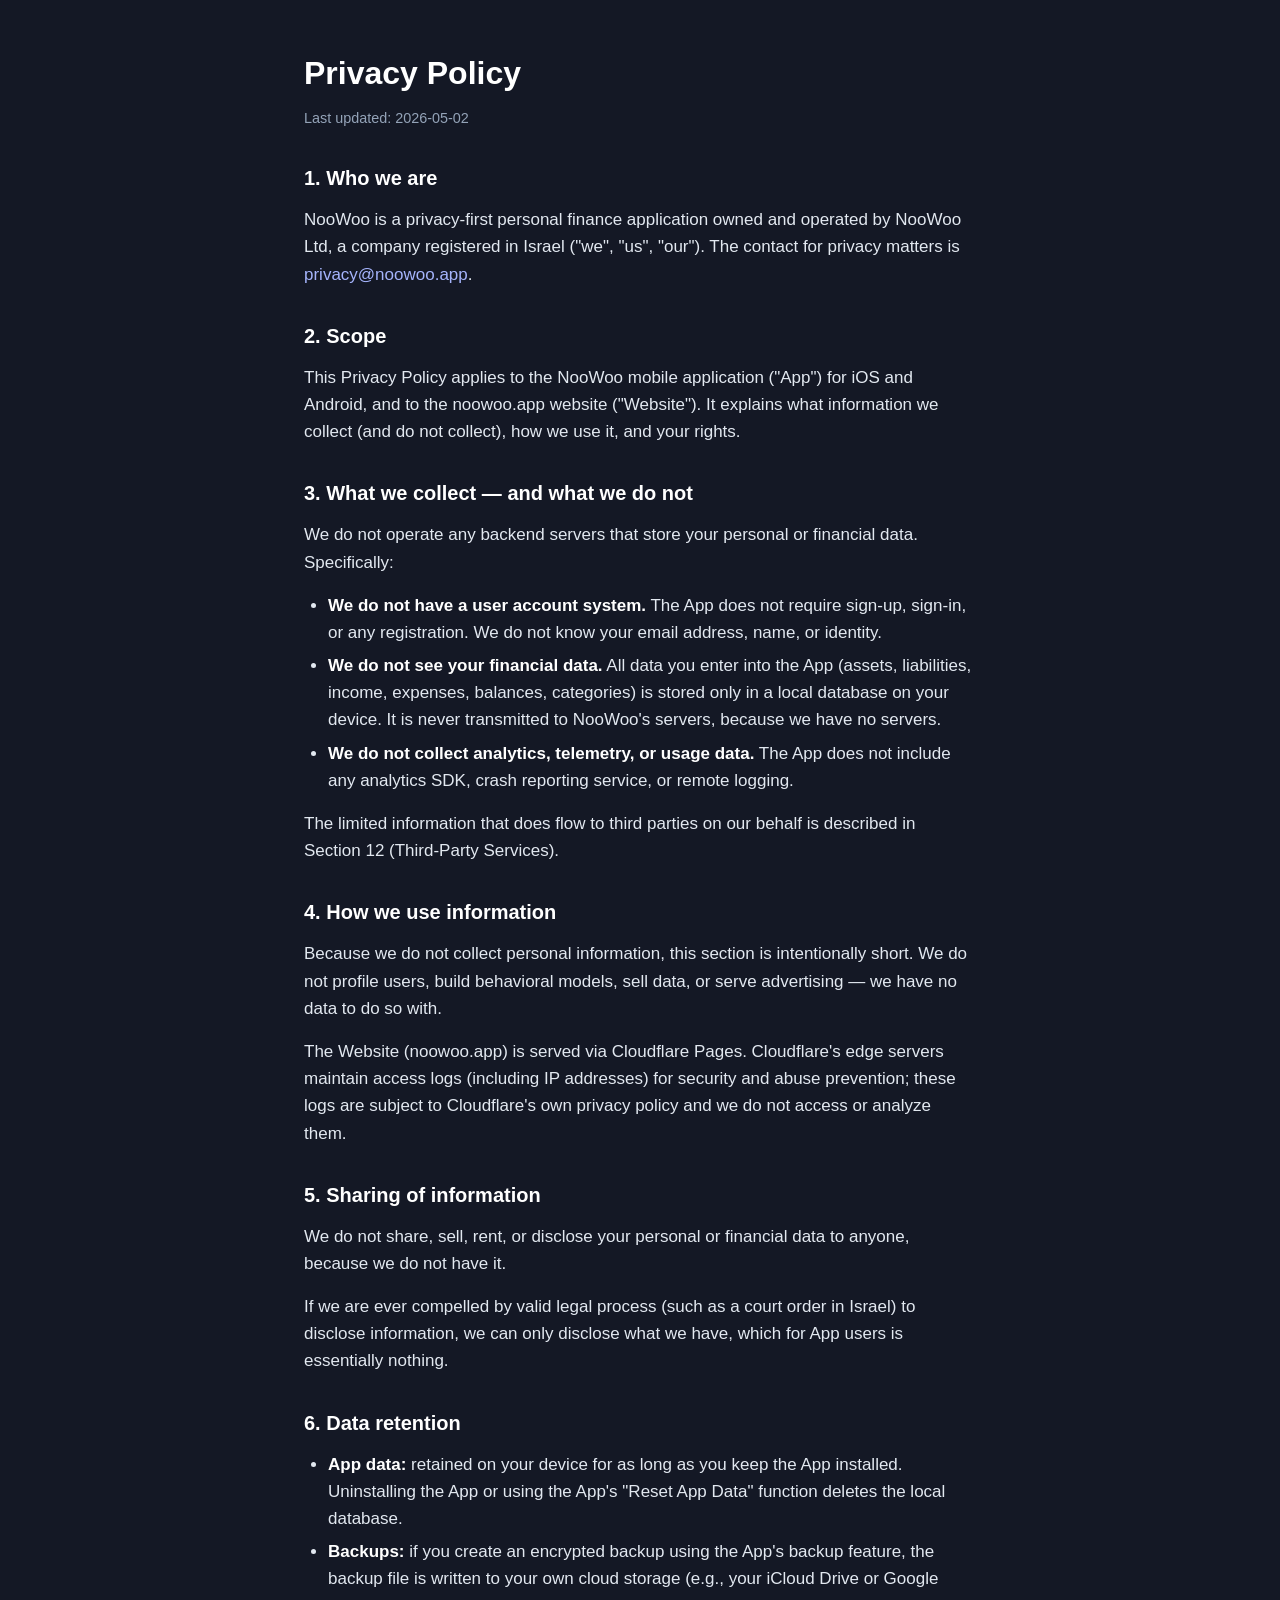
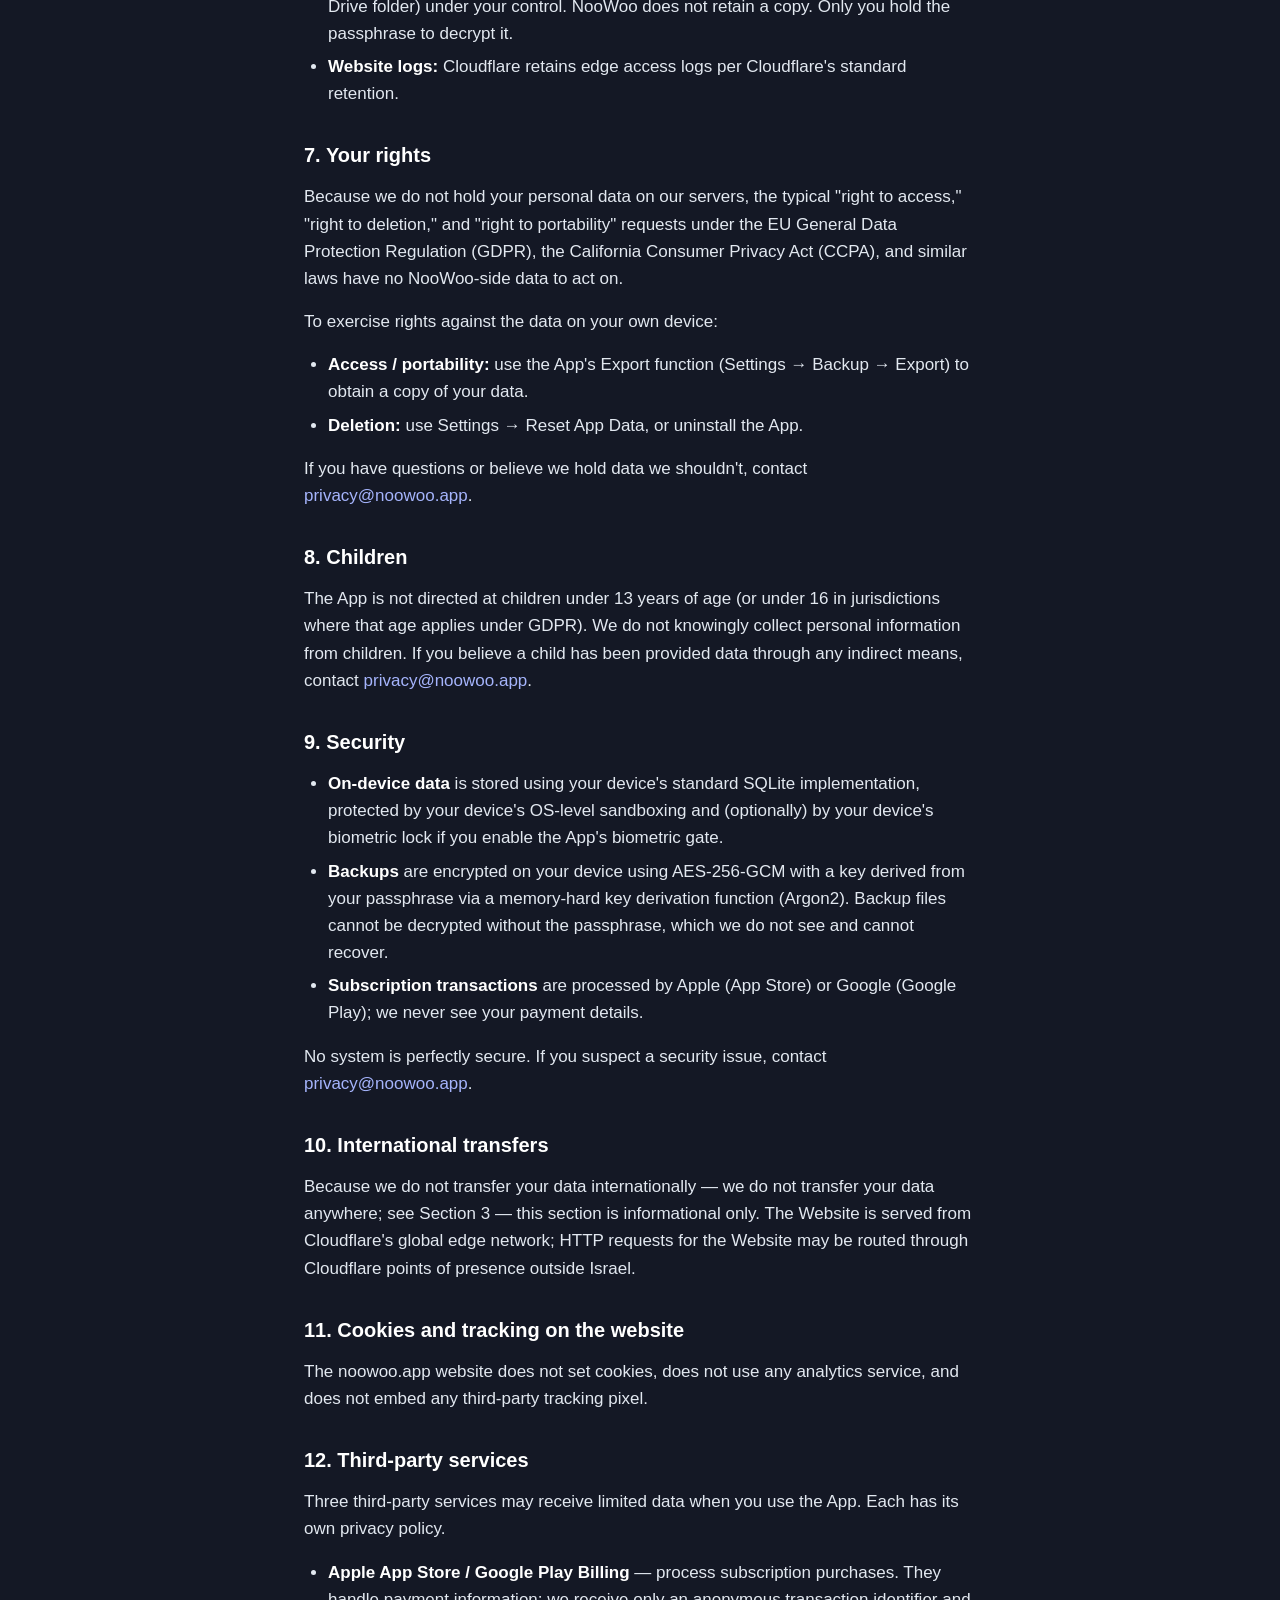
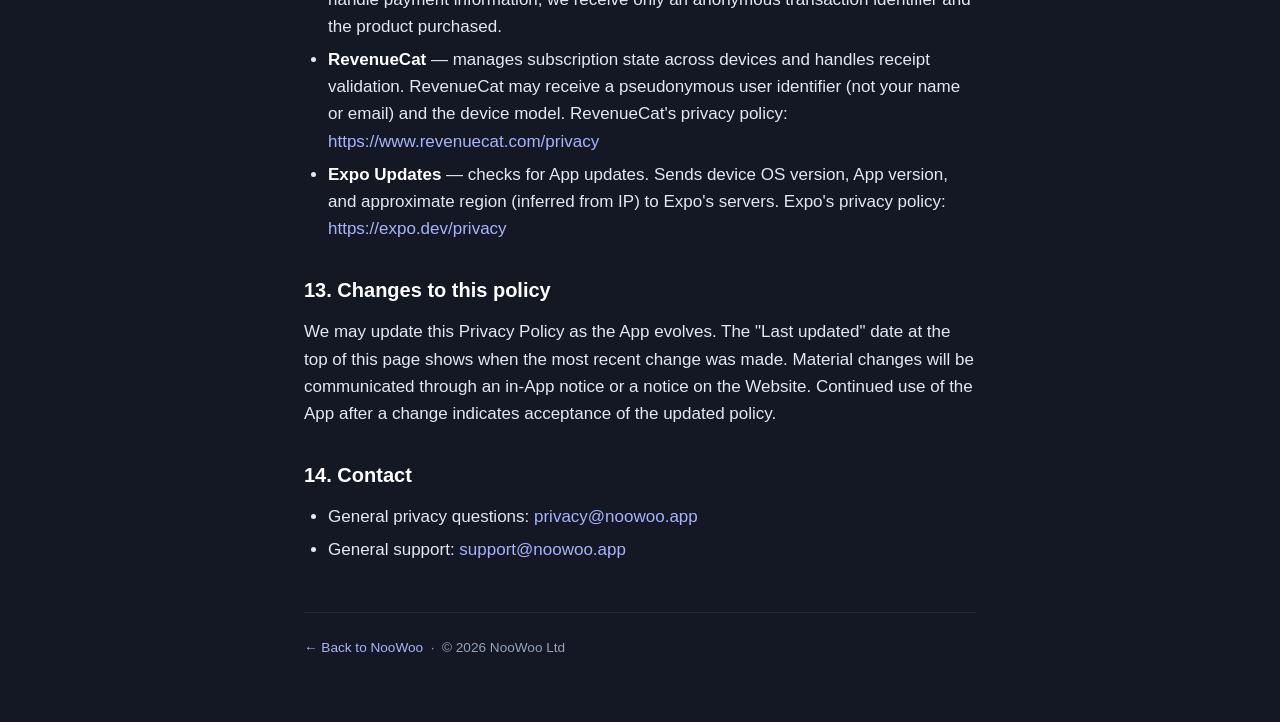
==== privacy.html @ 5d4a9705 "chore: initial scaffold of noowoo-website Three static pages (/, /privacy, /terms) with shared style" ====
<!DOCTYPE html>
<html lang="en">
<head>
  <meta charset="UTF-8" />
  <meta name="viewport" content="width=device-width, initial-scale=1.0" />
  <title>Privacy Policy — NooWoo</title>
  <meta name="description" content="NooWoo's privacy policy. We don't have a backend. Your data stays on your device." />
  <link rel="icon" type="image/png" href="/assets/icon.png" />
  <link rel="canonical" href="https://noowoo.app/privacy" />
  <link rel="stylesheet" href="/style.css" />
</head>
<body>
  <main>
    <h1>Privacy Policy</h1>
    <p class="updated">Last updated: 2026-05-02</p>

    <h2>1. Who we are</h2>
    <p>NooWoo is a privacy-first personal finance application owned and operated by NooWoo Ltd, a company registered in Israel ("we", "us", "our"). The contact for privacy matters is <a href="mailto:privacy@noowoo.app">privacy@noowoo.app</a>.</p>

    <h2>2. Scope</h2>
    <p>This Privacy Policy applies to the NooWoo mobile application ("App") for iOS and Android, and to the noowoo.app website ("Website"). It explains what information we collect (and do not collect), how we use it, and your rights.</p>

    <h2>3. What we collect — and what we do not</h2>
    <p>We do not operate any backend servers that store your personal or financial data. Specifically:</p>
    <ul>
      <li><strong>We do not have a user account system.</strong> The App does not require sign-up, sign-in, or any registration. We do not know your email address, name, or identity.</li>
      <li><strong>We do not see your financial data.</strong> All data you enter into the App (assets, liabilities, income, expenses, balances, categories) is stored only in a local database on your device. It is never transmitted to NooWoo's servers, because we have no servers.</li>
      <li><strong>We do not collect analytics, telemetry, or usage data.</strong> The App does not include any analytics SDK, crash reporting service, or remote logging.</li>
    </ul>
    <p>The limited information that does flow to third parties on our behalf is described in Section 12 (Third-Party Services).</p>

    <h2>4. How we use information</h2>
    <p>Because we do not collect personal information, this section is intentionally short. We do not profile users, build behavioral models, sell data, or serve advertising — we have no data to do so with.</p>
    <p>The Website (noowoo.app) is served via Cloudflare Pages. Cloudflare's edge servers maintain access logs (including IP addresses) for security and abuse prevention; these logs are subject to Cloudflare's own privacy policy and we do not access or analyze them.</p>

    <h2>5. Sharing of information</h2>
    <p>We do not share, sell, rent, or disclose your personal or financial data to anyone, because we do not have it.</p>
    <p>If we are ever compelled by valid legal process (such as a court order in Israel) to disclose information, we can only disclose what we have, which for App users is essentially nothing.</p>

    <h2>6. Data retention</h2>
    <ul>
      <li><strong>App data:</strong> retained on your device for as long as you keep the App installed. Uninstalling the App or using the App's "Reset App Data" function deletes the local database.</li>
      <li><strong>Backups:</strong> if you create an encrypted backup using the App's backup feature, the backup file is written to your own cloud storage (e.g., your iCloud Drive or Google Drive folder) under your control. NooWoo does not retain a copy. Only you hold the passphrase to decrypt it.</li>
      <li><strong>Website logs:</strong> Cloudflare retains edge access logs per Cloudflare's standard retention.</li>
    </ul>

    <h2>7. Your rights</h2>
    <p>Because we do not hold your personal data on our servers, the typical "right to access," "right to deletion," and "right to portability" requests under the EU General Data Protection Regulation (GDPR), the California Consumer Privacy Act (CCPA), and similar laws have no NooWoo-side data to act on.</p>
    <p>To exercise rights against the data on your own device:</p>
    <ul>
      <li><strong>Access / portability:</strong> use the App's Export function (Settings → Backup → Export) to obtain a copy of your data.</li>
      <li><strong>Deletion:</strong> use Settings → Reset App Data, or uninstall the App.</li>
    </ul>
    <p>If you have questions or believe we hold data we shouldn't, contact <a href="mailto:privacy@noowoo.app">privacy@noowoo.app</a>.</p>

    <h2>8. Children</h2>
    <p>The App is not directed at children under 13 years of age (or under 16 in jurisdictions where that age applies under GDPR). We do not knowingly collect personal information from children. If you believe a child has been provided data through any indirect means, contact <a href="mailto:privacy@noowoo.app">privacy@noowoo.app</a>.</p>

    <h2>9. Security</h2>
    <ul>
      <li><strong>On-device data</strong> is stored using your device's standard SQLite implementation, protected by your device's OS-level sandboxing and (optionally) by your device's biometric lock if you enable the App's biometric gate.</li>
      <li><strong>Backups</strong> are encrypted on your device using AES-256-GCM with a key derived from your passphrase via a memory-hard key derivation function (Argon2). Backup files cannot be decrypted without the passphrase, which we do not see and cannot recover.</li>
      <li><strong>Subscription transactions</strong> are processed by Apple (App Store) or Google (Google Play); we never see your payment details.</li>
    </ul>
    <p>No system is perfectly secure. If you suspect a security issue, contact <a href="mailto:privacy@noowoo.app">privacy@noowoo.app</a>.</p>

    <h2>10. International transfers</h2>
    <p>Because we do not transfer your data internationally — we do not transfer your data anywhere; see Section 3 — this section is informational only. The Website is served from Cloudflare's global edge network; HTTP requests for the Website may be routed through Cloudflare points of presence outside Israel.</p>

    <h2>11. Cookies and tracking on the website</h2>
    <p>The noowoo.app website does not set cookies, does not use any analytics service, and does not embed any third-party tracking pixel.</p>

    <h2>12. Third-party services</h2>
    <p>Three third-party services may receive limited data when you use the App. Each has its own privacy policy.</p>
    <ul>
      <li><strong>Apple App Store / Google Play Billing</strong> — process subscription purchases. They handle payment information; we receive only an anonymous transaction identifier and the product purchased.</li>
      <li><strong>RevenueCat</strong> — manages subscription state across devices and handles receipt validation. RevenueCat may receive a pseudonymous user identifier (not your name or email) and the device model. RevenueCat's privacy policy: <a href="https://www.revenuecat.com/privacy" rel="noopener">https://www.revenuecat.com/privacy</a></li>
      <li><strong>Expo Updates</strong> — checks for App updates. Sends device OS version, App version, and approximate region (inferred from IP) to Expo's servers. Expo's privacy policy: <a href="https://expo.dev/privacy" rel="noopener">https://expo.dev/privacy</a></li>
    </ul>

    <h2>13. Changes to this policy</h2>
    <p>We may update this Privacy Policy as the App evolves. The "Last updated" date at the top of this page shows when the most recent change was made. Material changes will be communicated through an in-App notice or a notice on the Website. Continued use of the App after a change indicates acceptance of the updated policy.</p>

    <h2>14. Contact</h2>
    <ul>
      <li>General privacy questions: <a href="mailto:privacy@noowoo.app">privacy@noowoo.app</a></li>
      <li>General support: <a href="mailto:support@noowoo.app">support@noowoo.app</a></li>
    </ul>

    <footer>
      <a href="/">&larr; Back to NooWoo</a> &nbsp;·&nbsp; &copy; 2026 NooWoo Ltd
    </footer>
  </main>
</body>
</html>
---- style.css ----
:root {
  --bg: #141825;
  --text: #e2e8f0;
  --text-muted: #94a3b8;
  --accent: #a5b4fc;
  --accent-hover: #c7d2fe;
  --max-width: 720px;
}

* { box-sizing: border-box; }

html {
  -webkit-text-size-adjust: 100%;
  scroll-behavior: smooth;
}

body {
  margin: 0;
  background: var(--bg);
  color: var(--text);
  font-family: 'Inter', -apple-system, BlinkMacSystemFont, 'Segoe UI', Roboto, 'Helvetica Neue', Arial, sans-serif;
  font-size: 17px;
  line-height: 1.6;
  -webkit-font-smoothing: antialiased;
}

main {
  max-width: var(--max-width);
  margin: 0 auto;
  padding: 48px 24px 64px;
}

a {
  color: var(--accent);
  text-decoration: none;
}

a:hover, a:focus {
  color: var(--accent-hover);
  text-decoration: underline;
}

h1 {
  font-size: 2rem;
  font-weight: 700;
  margin: 0 0 8px;
  color: #fff;
}

h2 {
  font-size: 1.25rem;
  font-weight: 600;
  margin: 32px 0 12px;
  color: #fff;
}

p, ul, ol {
  margin: 0 0 16px;
}

ul, ol {
  padding-left: 24px;
}

li {
  margin-bottom: 6px;
}

strong { color: #fff; font-weight: 600; }

.updated {
  color: var(--text-muted);
  font-size: 0.9rem;
  margin-bottom: 32px;
}

footer {
  margin-top: 48px;
  padding-top: 24px;
  border-top: 1px solid rgba(255, 255, 255, 0.08);
  color: var(--text-muted);
  font-size: 0.85rem;
}

/* Index page specific */
.landing {
  min-height: 80vh;
  display: flex;
  flex-direction: column;
  align-items: center;
  justify-content: center;
  text-align: center;
  padding: 24px;
}

.landing img.icon {
  width: 160px;
  height: 160px;
  border-radius: 28px;
  margin-bottom: 24px;
}

.landing h1 {
  font-size: 2.5rem;
  letter-spacing: -0.02em;
  margin-bottom: 16px;
}

.landing .tagline {
  color: var(--text-muted);
  font-size: 1.1rem;
  max-width: 480px;
  margin-bottom: 40px;
}

.landing .links {
  display: flex;
  flex-wrap: wrap;
  gap: 8px 16px;
  justify-content: center;
  margin-bottom: 48px;
}

.landing .links .sep {
  color: var(--text-muted);
}

.landing footer {
  border: none;
  margin: 0;
  padding: 0;
}

@media (max-width: 480px) {
  body { font-size: 16px; }
  main { padding: 32px 20px 48px; }
  .landing h1 { font-size: 2rem; }
  .landing img.icon { width: 128px; height: 128px; }
}
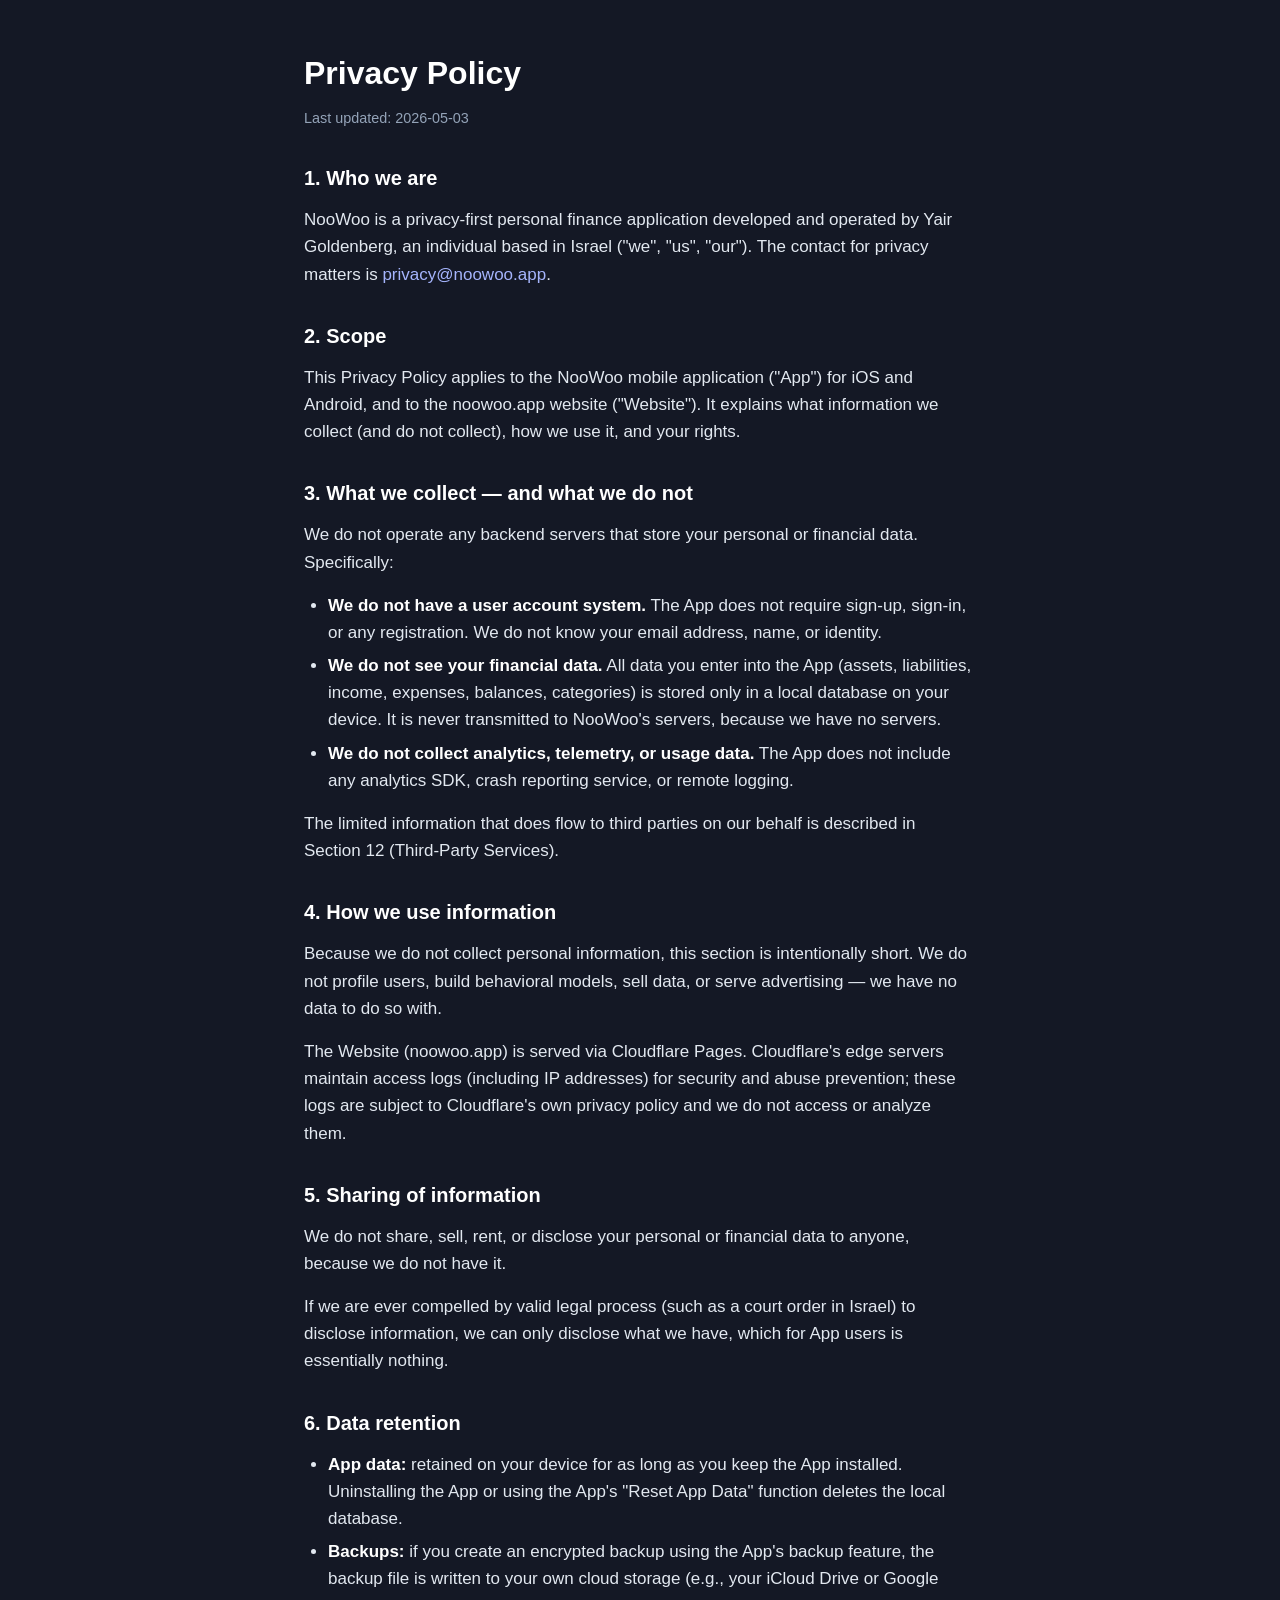
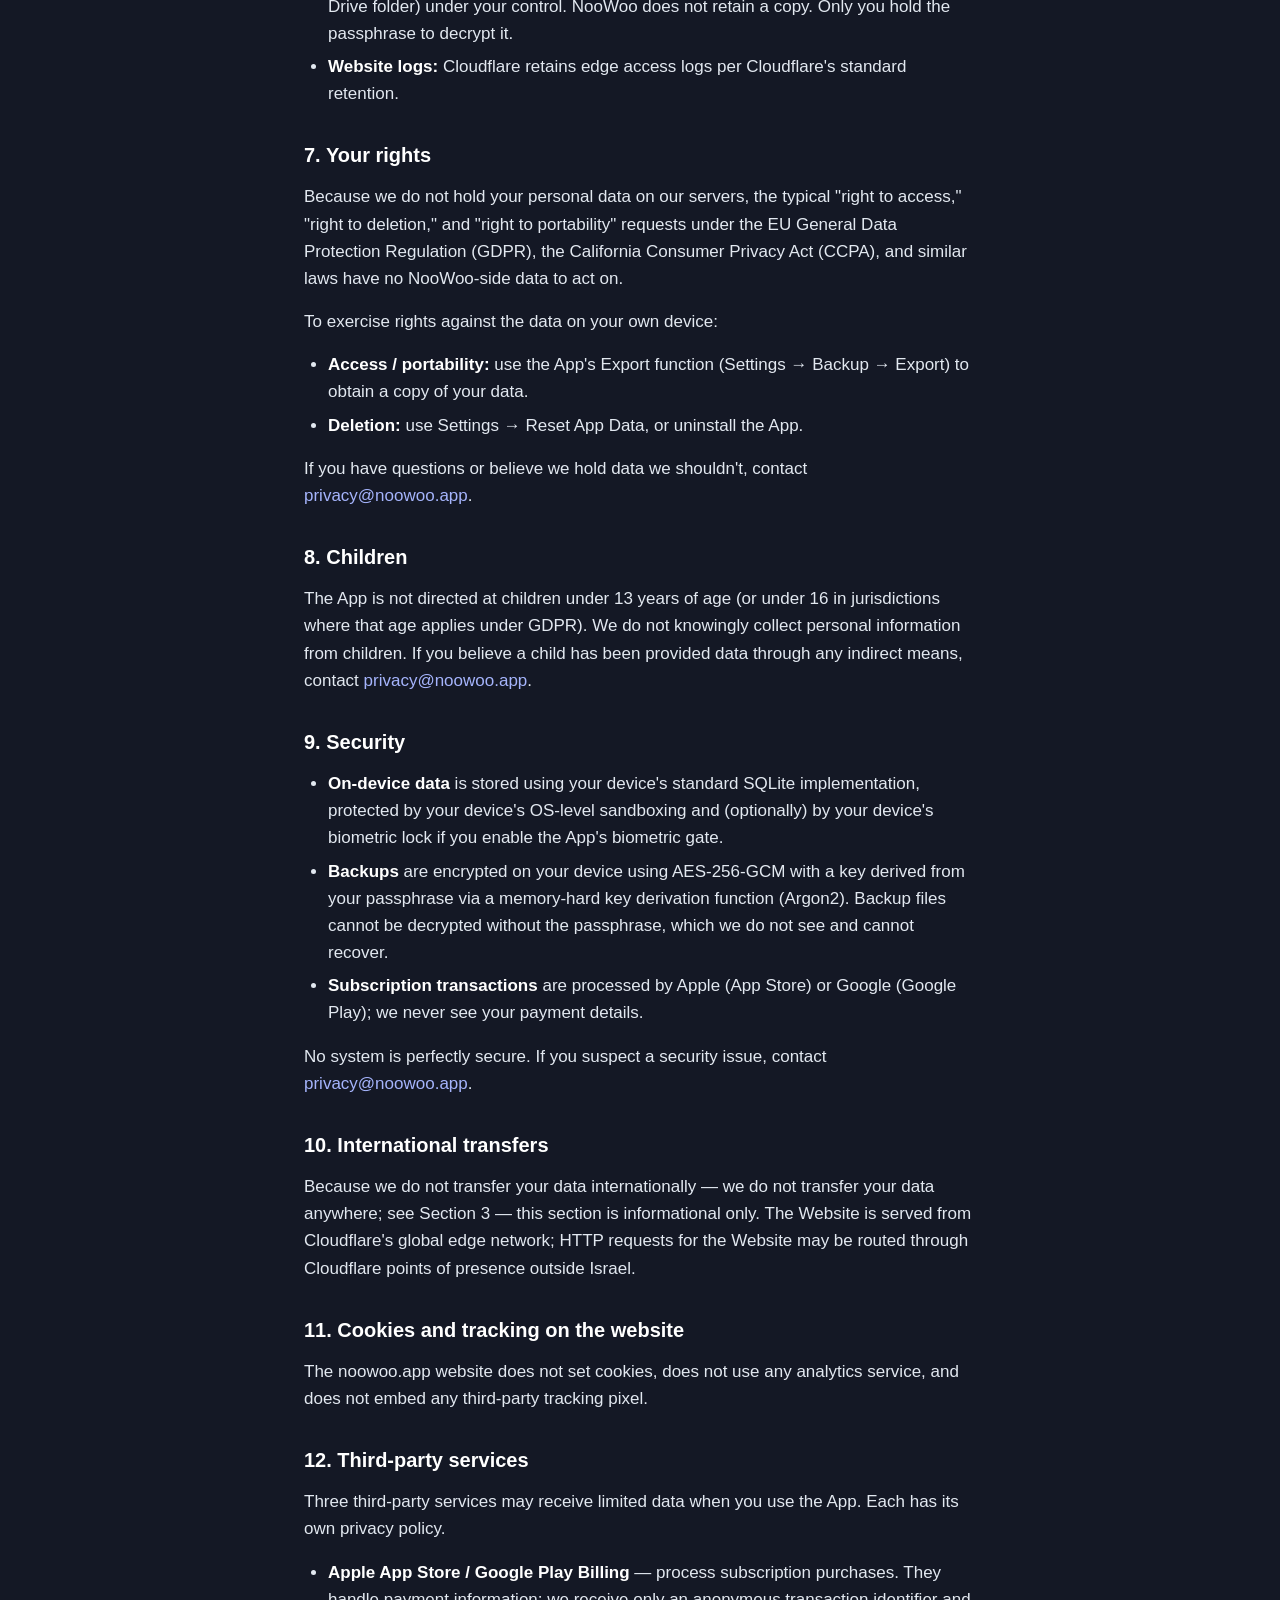
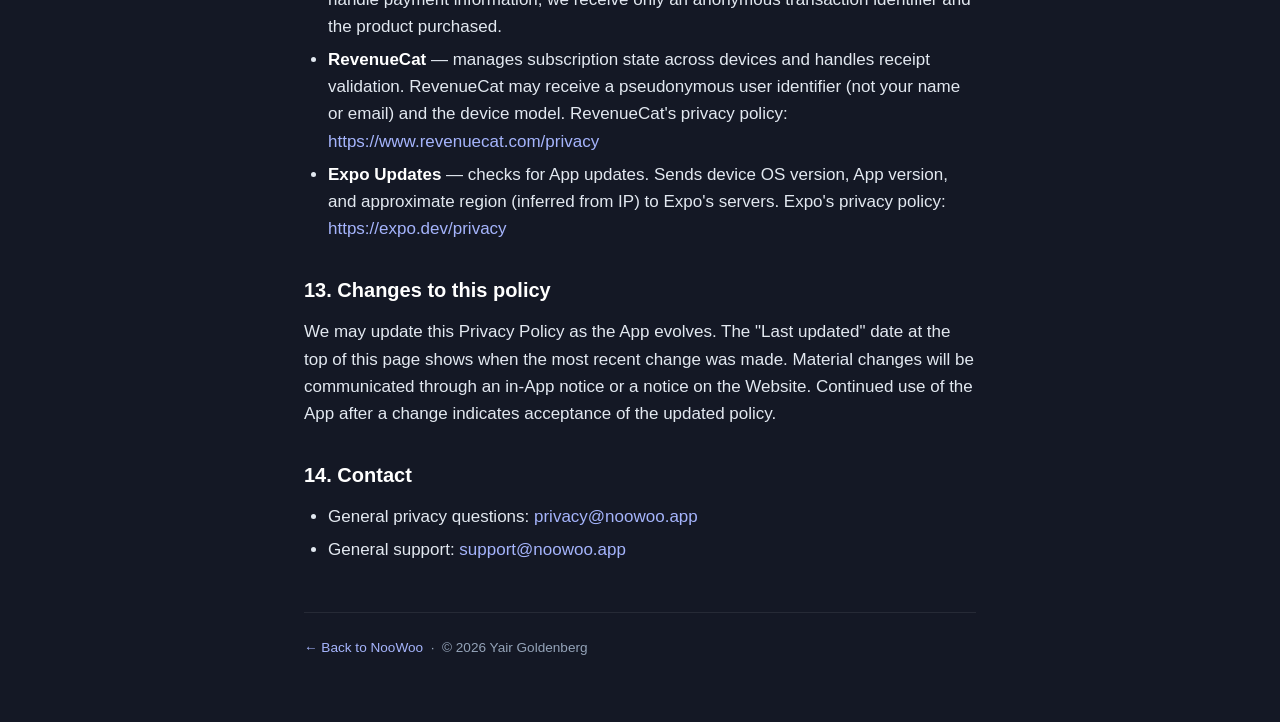
==== commit 1eb42e59: "chore: change publisher entity to Yair Goldenberg (individual) Per user decision to publish under pe" ====
--- a/privacy.html
+++ b/privacy.html
@@ -12,10 +12,10 @@
 <body>
   <main>
     <h1>Privacy Policy</h1>
-    <p class="updated">Last updated: 2026-05-02</p>
+    <p class="updated">Last updated: 2026-05-03</p>
 
     <h2>1. Who we are</h2>
-    <p>NooWoo is a privacy-first personal finance application owned and operated by NooWoo Ltd, a company registered in Israel ("we", "us", "our"). The contact for privacy matters is <a href="mailto:privacy@noowoo.app">privacy@noowoo.app</a>.</p>
+    <p>NooWoo is a privacy-first personal finance application developed and operated by Yair Goldenberg, an individual based in Israel ("we", "us", "our"). The contact for privacy matters is <a href="mailto:privacy@noowoo.app">privacy@noowoo.app</a>.</p>
 
     <h2>2. Scope</h2>
     <p>This Privacy Policy applies to the NooWoo mobile application ("App") for iOS and Android, and to the noowoo.app website ("Website"). It explains what information we collect (and do not collect), how we use it, and your rights.</p>
@@ -88,7 +88,7 @@
     </ul>
 
     <footer>
-      <a href="/">&larr; Back to NooWoo</a> &nbsp;·&nbsp; &copy; 2026 NooWoo Ltd
+      <a href="/">&larr; Back to NooWoo</a> &nbsp;·&nbsp; &copy; 2026 Yair Goldenberg
     </footer>
   </main>
 </body>
